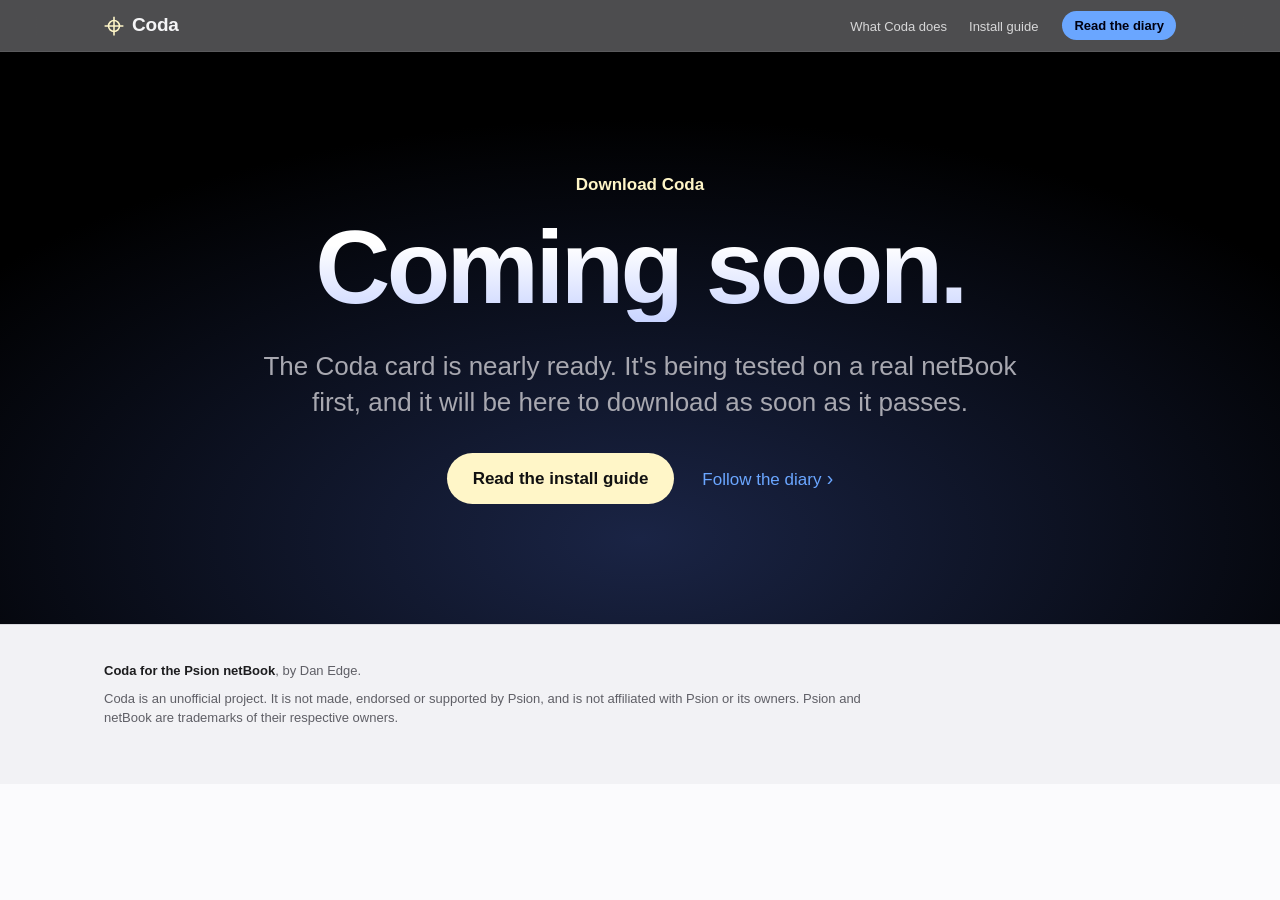
==== coming-soon.html @ 48873855 "Download: a Coming soon page until the Coda card is published" ====
<!doctype html>
<html lang="en-GB">
<head>
<meta charset="utf-8">
<meta name="viewport" content="width=device-width, initial-scale=1, minimum-scale=1">
<title>Coda download</title>
<meta name="description" content="The Coda card for the Psion netBook will be available to download here soon.">
<meta name="color-scheme" content="light dark">
<meta name="theme-color" content="#000000">
<meta property="og:title" content="Coda for the Psion netBook: download coming soon">
<meta property="og:description" content="The ready-made Coda card will be here soon.">
<meta property="og:type" content="website">
<meta property="og:image" content="https://danieledge.github.io/coda/img/system-coda.png">
<meta property="og:url" content="https://danieledge.github.io/coda/coming-soon.html">
<link rel="icon" href="favicon.svg" type="image/svg+xml">
<link rel="stylesheet" href="styles.css?v=20261118c">
<script>document.documentElement.classList.add("js")</script>
</head>
<body>
<a class="skip" href="#main">Skip to content</a>

<header class="nav" id="top">
  <nav class="nav-inner" aria-label="Main">
    <a class="brand" href="index.html" aria-label="Coda, home"><svg class="brand-mark" viewBox="0 0 64 64" aria-hidden="true"><g fill="none" stroke="currentColor" stroke-width="5"><circle cx="32" cy="32" r="17.5"/><path d="M32 2v60M2 32h60"/></g></svg>Coda</a>
    <ul class="nav-links">
      <li><a href="index.html">What Coda does</a></li>
      <li><a href="install.html">Install guide</a></li>
    </ul>
    <a class="nav-cta" href="https://github.com/danieledge/PsiCoda">Read the diary</a>
  </nav>
</header>

<main id="main">
<section class="hero dark install-hero" aria-labelledby="hero-title">
  <div class="wrap">
    <p class="eyebrow reveal">Download Coda</p>
    <h1 id="hero-title" class="reveal">Coming soon.</h1>
    <p class="lede reveal">The Coda card is nearly ready. It's being tested on a real netBook first, and it will be here to download as soon as it passes.</p>
    <p class="cta-row reveal">
      <a class="btn" href="install.html">Read the install guide</a>
      <a class="link-arrow" href="https://github.com/danieledge/PsiCoda">Follow the diary</a>
    </p>
  </div>
</section>
</main>

<footer class="footer">
  <div class="wrap">
    <p><strong>Coda for the Psion netBook</strong>, by Dan Edge.</p>
    <p>Coda is an unofficial project. It is not made, endorsed or supported by Psion, and is not affiliated with Psion or its owners. Psion and netBook are trademarks of their respective owners.</p>
  </div>
</footer>

<script src="main.js" defer></script>
</body>
</html>
---- styles.css ----
/* Coda for the Psion netBook */

:root {
  --font: -apple-system, BlinkMacSystemFont, "SF Pro Display", "Segoe UI", Inter, Roboto, "Helvetica Neue", Arial, sans-serif;
  --mono: ui-monospace, "SF Mono", Menlo, Consolas, monospace;

  --light-bg: #fbfbfd;
  --light-alt: #f2f2f5;
  --light-fg: #1d1d1f;
  --light-muted: #5f5f66;
  --light-card: #ffffff;
  --light-line: #d9d9de;

  --dark-bg: #0b0b0d;
  --dark-deep: #000000;
  --dark-fg: #f5f5f7;
  --dark-muted: #a8a8b0;
  --dark-card: #1a1a1d;
  --dark-line: #2c2c31;

  --accent: #0a4fd6;
  --accent-dark: #6aa6ff;
  --cream: #fff6c8;

  --wrap: 1120px;
  --gutter: 24px;
  --radius: 18px;
  --nav-h: 52px;
}

@media (prefers-color-scheme: dark) {
  :root:not([data-theme="light"]) {
    --light-bg: #101012;
    --light-alt: #17171a;
    --light-fg: #f5f5f7;
    --light-muted: #a8a8b0;
    --light-card: #1f1f23;
    --light-line: #34343a;
    --accent: #6aa6ff;
    --dark-bg: #050506;
    --dark-card: #19191c;
  }
}
:root[data-theme="dark"] {
  --light-bg: #101012;
  --light-alt: #17171a;
  --light-fg: #f5f5f7;
  --light-muted: #a8a8b0;
  --light-card: #1f1f23;
  --light-line: #34343a;
  --accent: #6aa6ff;
  --dark-bg: #050506;
  --dark-card: #19191c;
}

*, *::before, *::after { box-sizing: border-box; }
html { scroll-behavior: smooth; scroll-padding-top: var(--nav-h); -webkit-text-size-adjust: 100%; }
body {
  margin: 0;
  font-family: var(--font);
  font-size: 17px;
  line-height: 1.5;
  color: var(--light-fg);
  background: var(--light-bg);
  -webkit-font-smoothing: antialiased;
  overflow-x: hidden;
}
img { max-width: 100%; height: auto; display: block; }
img.px { image-rendering: pixelated; image-rendering: crisp-edges; }
@supports (image-rendering: pixelated) { img.px { image-rendering: pixelated; } }
a { color: var(--accent); text-decoration: none; }
a:hover { text-decoration: underline; }
a:focus-visible, button:focus-visible, input:focus-visible + .ba-handle { outline: 3px solid var(--accent); outline-offset: 3px; border-radius: 6px; }
code, kbd { font-family: var(--mono); font-size: 0.9em; }
kbd {
  display: inline-block; padding: 1px 7px; border-radius: 6px;
  border: 1px solid currentColor; border-bottom-width: 2px; opacity: 0.95;
}

.sr-only { position: absolute; width: 1px; height: 1px; overflow: hidden; clip: rect(0 0 0 0); white-space: nowrap; }
.skip { position: absolute; left: 12px; top: -60px; z-index: 100; background: #fff; color: #000; padding: 10px 14px; border-radius: 8px; }
.skip:focus { top: 12px; }

/* Layout */
.wrap { max-width: var(--wrap); margin: 0 auto; padding: 0 var(--gutter); }
.wrap.narrow { max-width: 820px; }
.narrow-text { max-width: 760px; }
.center-text { text-align: center; margin-left: auto; margin-right: auto; }
section { padding: clamp(80px, 12vw, 150px) 0; position: relative; }

.light { background: var(--light-bg); color: var(--light-fg); }
.light.alt { background: var(--light-alt); }
.dark { background: var(--dark-bg); color: var(--dark-fg); --accent: var(--accent-dark); }
.dark.deep { background: var(--dark-deep); }

/* Type */
h1, h2, h3 { margin: 0; letter-spacing: -0.022em; line-height: 1.06; }
h1 { font-size: clamp(46px, 9vw, 104px); font-weight: 700; letter-spacing: -0.035em; }
h2 { font-size: clamp(36px, 6.4vw, 72px); font-weight: 700; margin-bottom: 28px; }
h3 { font-size: 21px; font-weight: 650; line-height: 1.2; }
.h3-lg { font-size: clamp(28px, 4vw, 40px); margin-bottom: 16px; }
.h3-sm { font-size: 19px; margin: 32px 0 10px; }
.eyebrow { font-size: 17px; font-weight: 600; margin: 0 0 14px; color: var(--accent); }
.light .eyebrow { color: var(--accent); }
.body-lg { font-size: clamp(19px, 2.2vw, 24px); line-height: 1.45; margin: 0 0 22px; font-weight: 450; }
.body { font-size: 18px; margin: 0 0 18px; }
.light .body-lg, .light .body { color: var(--light-muted); }
.dark .body-lg, .dark .body { color: var(--dark-muted); }
.light .body-lg strong, .dark .body-lg strong { color: inherit; }
.caption, figcaption { font-size: 15px; line-height: 1.45; margin-top: 14px; }
.light figcaption, .light .caption { color: var(--light-muted); }
.dark figcaption, .dark .caption { color: var(--dark-muted); }

/* Nav */
.nav {
  position: sticky; top: 0; z-index: 50; height: var(--nav-h);
  background: rgba(10, 10, 12, 0.72);
  -webkit-backdrop-filter: saturate(180%) blur(18px); backdrop-filter: saturate(180%) blur(18px);
  border-bottom: 1px solid rgba(255, 255, 255, 0.08);
  color: #f5f5f7;
}
.nav-inner { max-width: var(--wrap); margin: 0 auto; padding: 0 var(--gutter); height: 100%; display: flex; align-items: center; gap: 24px; }
.brand { display: inline-flex; align-items: center; gap: 8px; color: #f5f5f7; font-weight: 650; font-size: 19px; letter-spacing: -0.01em; }
.brand:hover { text-decoration: none; }
.brand-mark { width: 20px; height: 20px; color: var(--cream); }
.nav-links { display: flex; gap: 22px; list-style: none; margin: 0 0 0 auto; padding: 0; }
.nav-links a { color: rgba(245, 245, 247, 0.82); font-size: 13px; }
.nav-links a:hover { color: #fff; text-decoration: none; }
.nav-links a[aria-current="true"] { color: #fff; box-shadow: 0 2px 0 var(--cream); }
.nav-cta { font-size: 13px; color: #fff; background: var(--accent-dark); color: #001; padding: 5px 12px; border-radius: 980px; font-weight: 600; white-space: nowrap; }
.nav-cta:hover { text-decoration: none; filter: brightness(1.08); }

/* Buttons */
.cta-row { display: flex; align-items: center; gap: 28px; flex-wrap: wrap; margin: 32px 0 0; }
.cta-row.center { justify-content: center; }
.btn {
  display: inline-block; padding: 13px 26px; border-radius: 980px; font-size: 17px; font-weight: 600;
  background: var(--accent); color: #fff;
}
.dark .btn { background: var(--cream); color: #111; }
.btn:hover { text-decoration: none; filter: brightness(1.06); }
.link-arrow { font-weight: 500; }
.link-arrow::after { content: " \203A"; font-size: 1.15em; }

/* Hero */
.hero { padding-top: clamp(64px, 10vw, 120px); padding-bottom: 80px; text-align: center; overflow: hidden;
  background: radial-gradient(1200px 600px at 50% 85%, #1a2445 0%, rgba(11,11,13,0) 70%), var(--dark-deep); }
.hero h1 {
  background: linear-gradient(180deg, #ffffff 30%, #c9d4ff 100%);
  -webkit-background-clip: text; background-clip: text; color: transparent;
}
.hero .eyebrow { color: var(--cream); }
.hero .lede { font-size: clamp(19px, 2.4vw, 26px); color: var(--dark-muted); max-width: 760px; margin: 26px auto 0; line-height: 1.4; }
.hero .cta-row { justify-content: center; }
.hero .caption { margin-top: 28px; }

/* The netBook frame */
.device { margin: clamp(48px, 7vw, 84px) auto 0; max-width: 1008px; }
.bezel {
  padding: clamp(10px, 2.6vw, 30px);
  border-radius: clamp(14px, 2.4vw, 28px);
  background: linear-gradient(160deg, #3a3b40 0%, #202124 45%, #151518 100%);
  box-shadow: 0 1px 0 rgba(255,255,255,0.18) inset, 0 -1px 0 rgba(0,0,0,0.6) inset, 0 50px 120px rgba(0,0,0,0.55), 0 0 0 1px #000;
}
.screen { border-radius: 4px; overflow: hidden; background: #000; box-shadow: 0 0 0 2px #0a0a0a, 0 0 0 3px #2c2d31; }
.screen img { width: 100%; }
.deck {
  height: clamp(12px, 2vw, 22px); margin: 0 -3.5%;
  border-radius: 0 0 22px 22px / 0 0 100% 100%;
  background: linear-gradient(180deg, #4a4b50 0%, #2a2b2f 50%, #141416 100%);
  box-shadow: 0 30px 60px rgba(0,0,0,0.5);
}

/* Story stats */
.stats { list-style: none; padding: 0; margin: 72px 0 0; display: grid; grid-template-columns: repeat(4, 1fr); gap: 24px; border-top: 1px solid var(--light-line); padding-top: 40px; }
.stats strong { display: block; font-size: clamp(34px, 4.6vw, 52px); font-weight: 700; letter-spacing: -0.03em; line-height: 1.05; }
.stats span { display: block; color: var(--light-muted); font-size: 16px; margin-top: 8px; }

/* Frames and cards */
.frame { margin: 48px 0 0; }
.frame img, .card img, .note-card img {
  border-radius: 12px; background: #fff;
  box-shadow: 0 0 0 1px rgba(0,0,0,0.08), 0 18px 50px rgba(0,0,0,0.12);
}
.dark .frame img, .dark-card img { box-shadow: 0 0 0 1px rgba(255,255,255,0.08), 0 24px 60px rgba(0,0,0,0.5); }
.frame.wide img { width: 100%; }
.frame.center { display: flex; flex-direction: column; align-items: center; text-align: center; }
.frame img.xl { width: min(100%, 666px); }
.frame img.mid { width: min(100%, 584px); margin: 0 auto; }
.frame img.tall, .card img.tall { width: auto; max-height: 420px; margin: 0 auto; }

.grid { display: grid; gap: 28px; margin-top: 48px; }
.grid.two { grid-template-columns: repeat(2, minmax(0, 1fr)); }
.grid.three { grid-template-columns: repeat(3, minmax(0, 1fr)); }
.grid > .frame, .grid > .ba { margin-top: 0; }

.card { background: var(--light-card); border-radius: var(--radius); padding: 22px; display: flex; flex-direction: column; gap: 12px; box-shadow: 0 0 0 1px var(--light-line); }
.card img { width: 100%; margin-bottom: 8px; box-shadow: 0 0 0 1px var(--light-line); }
.card p { margin: 0; color: var(--light-muted); font-size: 16px; }
.dark-card { background: var(--dark-card); box-shadow: 0 0 0 1px var(--dark-line); }
.dark-card p { color: var(--dark-muted); }
.card .link-arrow { margin-top: auto; padding-top: 6px; font-size: 16px; }

.note-card { margin-top: 64px; display: grid; grid-template-columns: 1.3fr 1fr; gap: 32px; align-items: center; background: var(--light-card); border-radius: var(--radius); padding: 28px; box-shadow: 0 0 0 1px var(--light-line); }
.note-card p { margin: 0; font-size: 20px; color: var(--light-muted); line-height: 1.45; }

.split { display: grid; grid-template-columns: 1fr 1fr; gap: clamp(32px, 5vw, 72px); align-items: center; margin-top: 56px; }
.split:first-child { margin-top: 0; }
.stack { display: flex; flex-direction: column; gap: 28px; }
.stack .frame { margin: 0; }

.feature { display: grid; grid-template-columns: 0.85fr 1.15fr; gap: clamp(32px, 5vw, 64px); align-items: center; margin-top: clamp(72px, 9vw, 110px); }
.feature.reverse { grid-template-columns: 1.15fr 0.85fr; }
.feature.reverse .feature-text { order: 2; }
.feature .ba { margin: 0; }

/* Chips */
.chips { list-style: none; padding: 0; margin: 32px 0 0; display: flex; flex-wrap: wrap; gap: 10px; }
.chips li { background: var(--dark-card); border: 1px solid var(--dark-line); padding: 8px 14px; border-radius: 980px; font-size: 15px; color: var(--dark-muted); }
.chips kbd { color: var(--dark-fg); margin-right: 6px; border-color: #55555c; }

/* Before and after slider */
.ba { --pos: 50%; margin: 48px 0 0; }
.ba.small { max-width: 420px; justify-self: center; width: 100%; }
.ba-stage {
  position: relative; overflow: hidden; border-radius: 12px; background: #fff;
  box-shadow: 0 0 0 1px rgba(0,0,0,0.08), 0 18px 50px rgba(0,0,0,0.14);
  touch-action: pan-y; user-select: none; -webkit-user-select: none;
}
.dark .ba-stage { box-shadow: 0 0 0 1px rgba(255,255,255,0.08), 0 24px 60px rgba(0,0,0,0.5); }
.ba-stage img { width: 100%; -webkit-user-drag: none; pointer-events: none; }
.ba-after { position: absolute; inset: 0; height: 100%; clip-path: inset(0 0 0 var(--pos)); }
.ba-handle {
  position: absolute; top: 0; bottom: 0; left: var(--pos); width: 2px; margin-left: -1px;
  background: #fff; box-shadow: 0 0 0 1px rgba(0,0,0,0.25); pointer-events: none;
}
.ba-handle::after {
  content: ""; position: absolute; top: 50%; left: 50%; width: 40px; height: 40px; margin: -20px 0 0 -20px;
  border-radius: 50%; background: rgba(255,255,255,0.96);
  box-shadow: 0 2px 10px rgba(0,0,0,0.35);
  background-image: url("data:image/svg+xml,%3Csvg xmlns='http://www.w3.org/2000/svg' viewBox='0 0 40 40'%3E%3Cpath d='M16 13l-6 7 6 7M24 13l6 7-6 7' fill='none' stroke='%23111' stroke-width='2.4' stroke-linecap='round' stroke-linejoin='round'/%3E%3C/svg%3E");
}
.ba-range {
  position: absolute; inset: 0; width: 100%; height: 100%; margin: 0; opacity: 0; cursor: ew-resize;
  -webkit-appearance: none; appearance: none; background: transparent;
}
.ba-range:focus-visible ~ .ba-handle::after, .ba-range:focus-visible + .ba-handle::after { outline: 3px solid var(--accent); outline-offset: 2px; }
.ba-label {
  position: absolute; top: 12px; font-size: 13px; font-weight: 600; padding: 4px 10px; border-radius: 980px;
  background: rgba(0,0,0,0.66); color: #fff; pointer-events: none; z-index: 1;
  -webkit-backdrop-filter: blur(8px); backdrop-filter: blur(8px);
}
.ba-label.left { left: 12px; }
.ba-label.right { right: 12px; }

/* Gallery tabs */
.gallery { margin-top: 40px; }
.tabs { display: flex; flex-wrap: wrap; gap: 8px; justify-content: center; margin-bottom: 8px; }
.tabs button {
  font: inherit; font-size: 15px; font-weight: 500; padding: 8px 16px; border-radius: 980px; cursor: pointer;
  border: 1px solid var(--light-line); background: var(--light-card); color: var(--light-fg);
}
.tabs button[aria-selected="true"] { background: var(--light-fg); color: var(--light-bg); border-color: var(--light-fg); }
.gallery .ba { margin-top: 24px; }
.gallery .ba-stage { max-width: 960px; margin: 0 auto; }
.gallery .ba-stage.slim { max-width: 170px; }
.gallery figcaption { text-align: center; max-width: 680px; margin-left: auto; margin-right: auto; font-size: 17px; }

/* Office formats */
.formats { display: grid; grid-template-columns: 1fr 1fr; gap: 28px; margin: 56px 0 40px; }
.format-col { background: var(--light-card); border-radius: 24px; padding: clamp(28px, 4vw, 48px); box-shadow: 0 0 0 1px var(--light-line); }
.format-col h3 { font-size: 17px; color: var(--light-muted); font-weight: 600; margin-bottom: 18px; }
.ext-list { list-style: none; margin: 0; padding: 0; display: flex; flex-wrap: wrap; gap: 4px 22px; }
.ext-list li { font-size: clamp(34px, 5.6vw, 64px); font-weight: 700; letter-spacing: -0.03em; line-height: 1.1; }
.format-col:first-child .ext-list li { color: #2b6be8; }
.format-col:last-child .ext-list li { color: #1f9d57; }

/* Linux */
.terminal img { background: #000; }
.facts { margin-top: 56px; }
.fact { border-top: 1px solid var(--dark-line); padding-top: 22px; }
.fact h3 { margin-bottom: 10px; }
.fact p { margin: 0; color: var(--dark-muted); }
.fact code, .fact kbd { color: var(--dark-fg); }
.linux-more { margin-top: 48px; }
.linux-more .frame { margin: 0; }

/* Lists */
.tick-list { list-style: none; padding: 0; margin: 24px 0 0; }
.tick-list li { padding: 10px 0 10px 30px; border-top: 1px solid var(--light-line); position: relative; color: var(--light-muted); }
.tick-list li::before { content: ""; position: absolute; left: 4px; top: 18px; width: 12px; height: 7px; border-left: 2px solid var(--accent); border-bottom: 2px solid var(--accent); transform: rotate(-45deg); }
.tick-list strong { color: var(--light-fg); font-weight: 600; }
.plain-list { margin: 0; padding-left: 20px; color: var(--light-muted); }
.plain-list li { margin: 6px 0; }

.swap { width: 100%; border-collapse: collapse; font-size: 18px; }
.swap th { text-align: left; font-size: 14px; color: var(--light-muted); font-weight: 600; padding: 0 0 10px; }
.swap td { padding: 12px 0; border-top: 1px solid var(--light-line); }
.swap td:first-child { color: var(--light-muted); text-decoration: line-through; text-decoration-thickness: 1px; }
.swap td:last-child { font-weight: 600; }

.pair { display: grid; grid-template-columns: 560fr 860fr; gap: 28px; margin: 56px 0 0; align-items: end; }
.pair .frame { margin: 0; text-align: center; }
.pair img { width: 100%; }

.detail-grid { list-style: none; padding: 0; margin: 48px 0 0; display: grid; grid-template-columns: repeat(3, minmax(0, 1fr)); gap: 16px; }
.detail-grid li { background: var(--light-card); border-radius: 14px; padding: 18px 20px; font-size: 16px; color: var(--light-muted); box-shadow: 0 0 0 1px var(--light-line); }
.detail-grid strong { display: block; color: var(--light-fg); font-size: 18px; margin-bottom: 2px; }

.repo-links { list-style: none; padding: 0; margin: 40px 0 0; display: flex; flex-wrap: wrap; justify-content: center; gap: 10px 26px; }
.repo-links a { color: var(--dark-muted); }
.repo-links a:hover { color: var(--dark-fg); }

/* Footer */
.footer { background: var(--light-alt); color: var(--light-muted); font-size: 13px; padding: 36px 0 48px; border-top: 1px solid var(--light-line); }
.footer p { margin: 0 0 8px; max-width: 760px; }
.footer strong { color: var(--light-fg); }

/* Scroll reveal */
.js .reveal { opacity: 0; transform: translateY(24px); transition: opacity 0.8s ease, transform 0.8s cubic-bezier(0.2, 0.7, 0.2, 1); }
.js .reveal.in { opacity: 1; transform: none; }
@media (prefers-reduced-motion: reduce) {
  html { scroll-behavior: auto; }
  .js .reveal { opacity: 1; transform: none; transition: none; }
}

/* Responsive */
@media (max-width: 980px) {
  .nav { height: auto; }
  .nav-inner { flex-wrap: wrap; height: auto; padding-top: 0; row-gap: 0; }
  .brand, .nav-cta { height: var(--nav-h); display: inline-flex; align-items: center; }
  .nav-cta { margin-left: auto; height: auto; }
  .nav-links { order: 3; width: 100%; max-width: 100%; min-width: 0; margin: 0; padding: 0 0 10px; overflow-x: auto; scrollbar-width: none; gap: 18px; }
  .nav-links::-webkit-scrollbar { display: none; }
  .nav-links a { white-space: nowrap; }
  html { scroll-padding-top: 96px; }
  .grid.three { grid-template-columns: repeat(2, minmax(0, 1fr)); }
  .detail-grid { grid-template-columns: repeat(2, minmax(0, 1fr)); }
  .stats { grid-template-columns: repeat(2, 1fr); }
  .feature, .feature.reverse { grid-template-columns: 1fr; }
  .feature.reverse .feature-text { order: 0; }
}
@media (max-width: 720px) {
  :root { --gutter: 16px; }
  body { font-size: 16px; }
  .grid.two, .grid.three, .split, .formats, .note-card, .detail-grid, .pair { grid-template-columns: 1fr; }
  .stats { grid-template-columns: 1fr 1fr; gap: 28px 16px; }
  .hero .cta-row { flex-direction: column; gap: 18px; }
  .deck { margin: 0 -2%; }
  .ba-handle::after { width: 34px; height: 34px; margin: -17px 0 0 -17px; }
  .tabs { justify-content: flex-start; flex-wrap: nowrap; overflow-x: auto; max-width: 100%; min-width: 0; margin-left: 0; margin-right: 0; padding: 0 24px 6px 0; scrollbar-width: none; -webkit-mask-image: linear-gradient(90deg, #000 calc(100% - 28px), transparent); mask-image: linear-gradient(90deg, #000 calc(100% - 28px), transparent); }
  .tabs::-webkit-scrollbar { display: none; }
  .tabs button { flex: 0 0 auto; }
  .card { padding: 16px; }
}

/* Medium width for crops that would otherwise blow up too far */
.frame.wide.md { max-width: 820px; margin-left: auto; margin-right: auto; }
.frame.wide.md figcaption { text-align: center; }
.ba-stage:has(.ba-range:focus-visible) .ba-handle::after { outline: 3px solid var(--accent); outline-offset: 2px; }

/* Chapters: a short dark band that opens each group of sections */
.chapter {
  padding: clamp(64px, 9vw, 112px) 0 clamp(56px, 8vw, 96px);
  background: radial-gradient(900px 420px at 15% 120%, #17203d 0%, rgba(0,0,0,0) 70%), var(--dark-deep);
  color: var(--dark-fg); --accent: var(--accent-dark);
}
.chapter h2 { font-size: clamp(44px, 7.4vw, 88px); margin-bottom: 18px; }
.chapter .body-lg { color: var(--dark-muted); }
.chapter-links { list-style: none; padding: 0; margin: 30px 0 0; display: flex; flex-wrap: wrap; gap: 10px; }
.chapter-links a {
  display: inline-block; padding: 8px 14px; border-radius: 980px; font-size: 15px;
  color: var(--dark-fg); background: var(--dark-card); border: 1px solid var(--dark-line);
  transition: background-color .2s ease, border-color .2s ease;
}
.chapter-links a:hover { text-decoration: none; border-color: #55555c; background: #232327; }

/* A heading inside a section, with room above it */
.sub-head { margin-top: clamp(64px, 8vw, 96px); }
.visually-h2 { position: absolute; width: 1px; height: 1px; overflow: hidden; clip: rect(0 0 0 0); white-space: nowrap; }

/* What's new: a small bento of the week's features */
.new-grid { list-style: none; padding: 0; margin: 48px 0 0; display: grid; grid-template-columns: repeat(3, minmax(0, 1fr)); grid-auto-rows: auto; gap: 20px; }
.new-tile a {
  display: flex; flex-direction: column; height: 100%; color: var(--light-fg);
  background: var(--light-card); border-radius: var(--radius); overflow: hidden;
  box-shadow: 0 0 0 1px var(--light-line); transition: transform .25s cubic-bezier(.2,.7,.2,1), box-shadow .25s ease;
}
.new-tile a:hover { text-decoration: none; transform: translateY(-3px); box-shadow: 0 0 0 1px var(--light-line), 0 18px 40px rgba(10, 30, 80, 0.12); }
.new-tile a:active { transform: translateY(-1px); }
.new-tile img { width: 100%; aspect-ratio: 16 / 10; object-fit: cover; object-position: left top; background: #fff; border-bottom: 1px solid var(--light-line); }
.new-tile.big { grid-column: span 2; grid-row: span 2; }
.new-tile.big img { aspect-ratio: 4 / 3; flex: 1; }
.new-text { display: block; padding: 16px 18px 18px; font-size: 15px; color: var(--light-muted); }
.new-text strong { display: block; font-size: 19px; color: var(--light-fg); margin-bottom: 2px; }

/* Cards with a short picture */
.card img.short { width: auto; max-height: 200px; margin: 0 auto 8px; }

/* Two column tick list */
.tick-list.two-col { display: grid; grid-template-columns: repeat(2, minmax(0, 1fr)); column-gap: 40px; margin-top: 48px; }

/* Both machines */
.machine-cols { display: grid; grid-template-columns: repeat(2, minmax(0, 1fr)); gap: clamp(28px, 5vw, 64px); margin-top: 56px; }
.machine-col h3 { font-size: clamp(24px, 3vw, 30px); margin-bottom: 6px; }

/* Footer */
.footer-cols { display: grid; grid-template-columns: 1fr 1.4fr; gap: 40px; }
.footer-h { font-size: 13px; font-weight: 650; color: var(--light-fg); margin: 0 0 10px; letter-spacing: 0; }

h1, h2, h3 { text-wrap: balance; }
.body, .body-lg, figcaption { text-wrap: pretty; }

@media (max-width: 980px) {
  .new-grid { grid-template-columns: repeat(2, minmax(0, 1fr)); }
  .new-tile.big { grid-row: auto; }
}
@media (max-width: 720px) {
  .new-grid { grid-template-columns: 1fr; gap: 16px; }
  .new-tile.big { grid-column: auto; }
  .tick-list.two-col, .machine-cols, .footer-cols { grid-template-columns: 1fr; }
  .chapter-links a { font-size: 14px; padding: 7px 12px; }
}

/* a before/after slider inside a card */
.card .ba { margin: 0 0 8px; }
.card .ba-stage img { margin-bottom: 0; box-shadow: none; }

/* Terminal listings (Linux) */
.term-list { max-width: 820px; margin: 40px auto 0; background: var(--dark-card); border: 1px solid var(--dark-line); border-radius: 14px; overflow-x: auto; -webkit-overflow-scrolling: touch; }
.term-list pre { margin: 0; padding: 20px 22px; font-family: var(--mono); font-size: 14px; line-height: 1.7; color: var(--dark-fg); white-space: pre; }
.term-list code { font-size: inherit; }
.term-list .c { color: var(--dark-muted); }
.term-list:focus-visible { outline: 3px solid var(--accent); outline-offset: 3px; }
.term-list + .body { margin-top: 28px; }
@media (max-width: 600px) { .term-list pre { font-size: 12.5px; padding: 16px; } }

/* phones: nothing may widen the page (Safari zooms out to fit a wide box) */
html, body { overflow-x: clip; }
.term-list { max-width: min(820px, 100%); min-width: 0; }
.term-list pre { width: max-content; min-width: 100%; }

/* phones: every box sized from the screen, not from its content */
img, svg, video, canvas, iframe, input, select, textarea { max-width: 100%; }
body { overflow-wrap: break-word; }
.grid > *, .split > *, .feature > *, .pair > *, .formats > *, .stats > *, .note-card > *,
.detail-grid > *, .new-grid > *, .machine-cols > *, .footer-cols > *, .tick-list.two-col > *,
.stack > *, .frame, .ba, figure, .wrap, .nav-inner > * { min-width: 0; }
.ext-list li { overflow-wrap: anywhere; }
.swap td { overflow-wrap: anywhere; }
.chips li, .chapter-links li { max-width: 100%; }

/* What's new: the toolbar's headline tile, two pictures stacked */
.new-tile.big .new-pics { flex: 1; display: flex; flex-direction: column; justify-content: center; gap: 12px; padding: 16px 22px; background: #fff; border-bottom: 1px solid var(--light-line); }
.new-tile.big .new-pics img { width: 100%; aspect-ratio: auto; object-fit: contain; flex: none; border: 0; }
.new-tile.big .new-text strong { font-size: 24px; }

/* Everything in Coda: the complete list, grouped as the page is */
.all-features { margin-top: 32px; columns: 3 250px; column-gap: 40px; }
.af-group { font-size: 13px; font-weight: 650; letter-spacing: 0.04em; text-transform: uppercase; margin: 0 0 8px; padding-top: 18px; break-after: avoid; -webkit-column-break-after: avoid; }
.af-group:first-child { padding-top: 0; }
.af-group a { color: var(--accent); }
.af-list { list-style: none; margin: 0 0 8px; padding: 0; }
.af-list li { break-inside: avoid; -webkit-column-break-inside: avoid; padding: 9px 0; border-top: 1px solid var(--light-line); font-size: 15px; line-height: 1.4; }
.af-list a { font-weight: 600; color: var(--light-fg); }
.af-list a:hover { color: var(--accent); }
.af-list span { display: block; color: var(--light-muted); }
.af-new { font-style: normal; font-size: 11px; font-weight: 700; letter-spacing: 0.04em; text-transform: uppercase; color: var(--accent); margin-left: 8px; padding: 1px 7px; border-radius: 980px; box-shadow: inset 0 0 0 1px currentColor; vertical-align: 1px; }
.sub-head-sm { margin-top: 48px; }
@media (max-width: 720px) {
  .new-tile.big .new-pics { padding: 14px; gap: 10px; }
  .new-tile.big .new-text strong { font-size: 19px; }
}
.deck { margin-left: max(-3.5%, calc(-1 * var(--gutter))); margin-right: max(-3.5%, calc(-1 * var(--gutter))); }
@media (max-width: 980px) {
  .nav-links { padding-right: 24px; -webkit-mask-image: linear-gradient(90deg, #000 calc(100% - 28px), transparent); mask-image: linear-gradient(90deg, #000 calc(100% - 28px), transparent); }
}
@media (max-width: 720px) { .af-list li { padding: 8px 0; } }

/* What's new: a tile picture shown whole, and the line for each of the rest */
.new-tile img.fit { object-fit: contain; object-position: center; padding: 12px; box-sizing: border-box; }
.also-new { margin: 32px 0 0; }
.also-new li { display: flex; flex-wrap: wrap; gap: 0 12px; align-items: baseline; }
.also-new span { display: inline; }
.new-tile.big .new-pics img.half { width: 46%; align-self: center; }

/* Install guide (install.html) */
.install-hero { padding-bottom: clamp(72px, 10vw, 120px); }
.glance { list-style: none; padding: 0; margin: clamp(48px, 7vw, 72px) auto 0; max-width: 860px; display: grid; grid-template-columns: repeat(4, minmax(0, 1fr)); gap: 12px; counter-reset: glance; }
.glance li { counter-increment: glance; background: var(--dark-card); border: 1px solid var(--dark-line); border-radius: 16px; padding: 18px 16px; text-align: left; }
.glance li::before { content: counter(glance); display: inline-grid; place-items: center; width: 26px; height: 26px; border-radius: 50%; background: var(--cream); color: #111; font-size: 14px; font-weight: 700; margin-bottom: 10px; }
.glance strong { display: block; font-size: 19px; color: var(--dark-fg); }
.glance span { display: block; font-size: 14px; color: var(--dark-muted); }

.need .card { position: relative; padding-top: 26px; }
.need-n { font-size: 44px; font-weight: 700; letter-spacing: -0.03em; line-height: 1; color: var(--accent); }
.note-card.warn { grid-template-columns: 1.2fr 1fr; align-items: start; box-shadow: 0 0 0 1px var(--light-line), inset 4px 0 0 #e8a33a; }
.note-card.warn .tick-list { margin-top: 0; }
.note-card.warn .tick-list li { font-size: 16px; }

.steps { list-style: none; padding: 0; margin: 56px 0 0; }
.step { display: grid; grid-template-columns: 72px minmax(0, 1fr); gap: clamp(16px, 3vw, 32px); padding: clamp(32px, 5vw, 48px) 0; border-top: 1px solid var(--light-line); }
.step-num { width: 56px; height: 56px; border-radius: 50%; display: grid; place-items: center; font-size: 24px; font-weight: 700; color: #fff; background: var(--accent); }
.step-body { max-width: 760px; }
.step-body .body:last-child { margin-bottom: 0; }

.download-row { margin: 22px 0 0; gap: 18px; }
.download-row .caption { margin: 0; }

.tree { max-width: min(640px, 100%); min-width: 0; margin: 8px 0 22px; background: var(--dark-card); border: 1px solid var(--dark-line); border-radius: 14px; overflow-x: auto; -webkit-overflow-scrolling: touch; }
.tree pre { margin: 0; padding: 18px 20px; font-family: var(--mono); font-size: 14px; line-height: 1.75; color: var(--dark-fg); white-space: pre; width: max-content; min-width: 100%; }
.tree code { font-size: inherit; }
.tree .c { color: var(--dark-muted); }
.tree .t-dir { color: var(--cream); }
.tree:focus-visible { outline: 3px solid var(--accent); outline-offset: 3px; }

.small-device { max-width: 720px; margin-top: 56px; }
.tag { display: block; font-size: 13px; font-weight: 650; letter-spacing: 0.04em; text-transform: uppercase; color: var(--cream); margin-bottom: 6px; }
#images .card h3 { font-size: 24px; }

.faq { margin: 40px 0 0; }
.faq dt { font-size: 19px; font-weight: 650; color: var(--light-fg); padding-top: 22px; border-top: 1px solid var(--light-line); }
.faq dd { margin: 8px 0 22px; color: var(--light-muted); font-size: 17px; }

.close-band { text-align: center; }
.close-band .narrow-text { margin-left: auto; margin-right: auto; }

@media (max-width: 720px) {
  .glance { grid-template-columns: 1fr 1fr; }
  .note-card.warn { grid-template-columns: 1fr; }
  .step { grid-template-columns: 1fr; gap: 14px; }
  .step-num { width: 44px; height: 44px; font-size: 20px; }
  .tree pre { font-size: 12.5px; padding: 14px; }
}
.step > *, .glance > *, .need > * { min-width: 0; }
@media (max-width: 720px) { .step { grid-template-columns: minmax(0, 1fr); } }
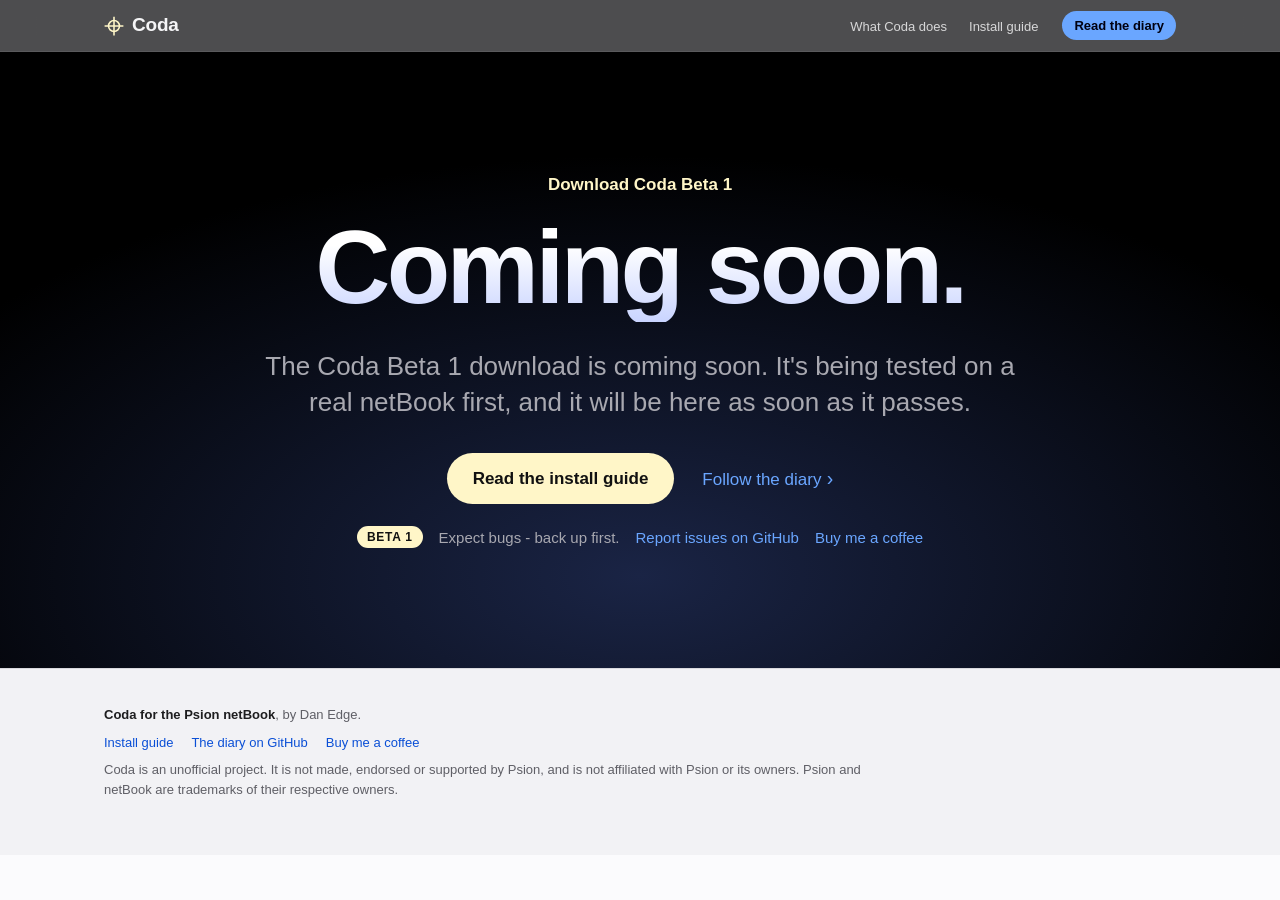
==== commit f50de409: "Beta 1: the label, expect bugs, back up first, and where to report issues by every Download and Inst" ====
--- a/coming-soon.html
+++ b/coming-soon.html
@@ -4,16 +4,16 @@
 <meta charset="utf-8">
 <meta name="viewport" content="width=device-width, initial-scale=1, minimum-scale=1">
 <title>Coda download</title>
-<meta name="description" content="The Coda card for the Psion netBook will be available to download here soon.">
+<meta name="description" content="Coda Beta 1 for the Psion netBook will be available to download here soon.">
 <meta name="color-scheme" content="light dark">
 <meta name="theme-color" content="#000000">
-<meta property="og:title" content="Coda for the Psion netBook: download coming soon">
-<meta property="og:description" content="The ready-made Coda card will be here soon.">
+<meta property="og:title" content="Coda Beta 1 for the Psion netBook: download coming soon">
+<meta property="og:description" content="The ready-made Coda Beta 1 card will be here soon.">
 <meta property="og:type" content="website">
 <meta property="og:image" content="https://danieledge.github.io/coda/img/system-coda.png">
 <meta property="og:url" content="https://danieledge.github.io/coda/coming-soon.html">
 <link rel="icon" href="favicon.svg" type="image/svg+xml">
-<link rel="stylesheet" href="styles.css?v=20261118c">
+<link rel="stylesheet" href="styles.css?v=20261119b">
 <script>document.documentElement.classList.add("js")</script>
 </head>
 <body>
@@ -33,13 +33,14 @@
 <main id="main">
 <section class="hero dark install-hero" aria-labelledby="hero-title">
   <div class="wrap">
-    <p class="eyebrow reveal">Download Coda</p>
+    <p class="eyebrow reveal">Download Coda Beta 1</p>
     <h1 id="hero-title" class="reveal">Coming soon.</h1>
-    <p class="lede reveal">The Coda card is nearly ready. It's being tested on a real netBook first, and it will be here to download as soon as it passes.</p>
+    <p class="lede reveal">The Coda Beta 1 download is coming soon. It's being tested on a real netBook first, and it will be here as soon as it passes.</p>
     <p class="cta-row reveal">
       <a class="btn" href="install.html">Read the install guide</a>
       <a class="link-arrow" href="https://github.com/danieledge/PsiCoda">Follow the diary</a>
     </p>
+    <p class="beta-row reveal"><span class="beta-tag">Beta 1</span><span>Expect bugs - back up first.</span><a href="https://github.com/danieledge/coda/issues">Report issues on GitHub</a><a href="https://buymeacoffee.com/danedge">Buy me a coffee</a></p>
   </div>
 </section>
 </main>
@@ -47,6 +48,7 @@
 <footer class="footer">
   <div class="wrap">
     <p><strong>Coda for the Psion netBook</strong>, by Dan Edge.</p>
+    <p class="footer-links"><a href="install.html">Install guide</a><a href="https://github.com/danieledge/PsiCoda">The diary on GitHub</a><a href="https://buymeacoffee.com/danedge">Buy me a coffee</a></p>
     <p>Coda is an unofficial project. It is not made, endorsed or supported by Psion, and is not affiliated with Psion or its owners. Psion and netBook are trademarks of their respective owners.</p>
   </div>
 </footer>
--- a/styles.css
+++ b/styles.css
@@ -534,3 +534,21 @@
 }
 .step > *, .glance > *, .need > * { min-width: 0; }
 @media (max-width: 720px) { .step { grid-template-columns: minmax(0, 1fr); } }
+
+/* Beta 1 (19 November 2026): the label, the line beside it, a quieter second button */
+.beta-row { display: flex; align-items: center; justify-content: center; flex-wrap: wrap; gap: 8px 16px; margin: 22px 0 0; font-size: 15px; line-height: 1.4; }
+.hero .beta-row { color: var(--dark-muted); }
+.light .beta-row { color: var(--light-muted); }
+.chapter .beta-row { color: var(--dark-muted); }
+.beta-tag { display: inline-block; font-size: 12px; font-weight: 700; letter-spacing: 0.06em; text-transform: uppercase; line-height: 1; padding: 5px 10px; border-radius: 980px; color: #111; background: var(--cream); }
+.light .beta-tag { color: var(--accent); background: transparent; box-shadow: inset 0 0 0 1.5px currentColor; }
+.beta-cta { display: flex; align-items: center; flex-wrap: wrap; gap: 14px 24px; margin: 28px 0 0; }
+.beta-cta .beta-row { margin: 0; justify-content: flex-start; }
+.btn-quiet { background: transparent; color: var(--accent); box-shadow: inset 0 0 0 1.5px currentColor; }
+.dark .btn-quiet, .chapter .btn-quiet { background: transparent; color: var(--cream); }
+.close-band .beta-row { margin-top: 26px; }
+.footer-links { display: flex; flex-wrap: wrap; gap: 4px 18px; }
+.download-row .beta-row { margin: 0; justify-content: flex-start; }
+.tools .eyebrow .af-new { vertical-align: 2px; }
+.card-soon { opacity: 0.75; }
+.download-row + .body { margin-top: 18px; }
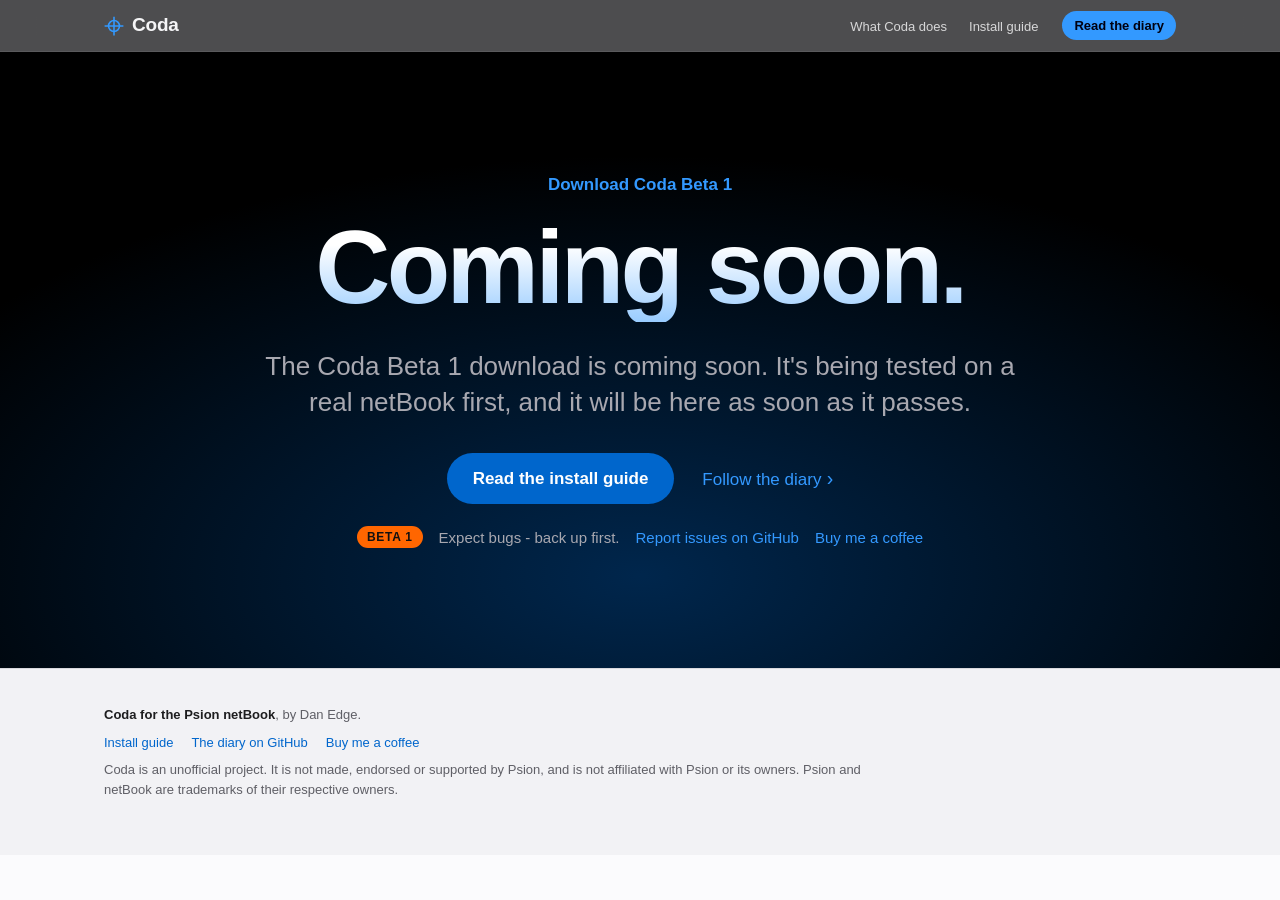
==== commit 499e69b7: "A Download page that lists the available releases from GitHub, so posts can link to one address; the" ====
--- a/coming-soon.html
+++ b/coming-soon.html
@@ -13,7 +13,7 @@
 <meta property="og:image" content="https://danieledge.github.io/coda/img/system-coda.png">
 <meta property="og:url" content="https://danieledge.github.io/coda/coming-soon.html">
 <link rel="icon" href="favicon.svg" type="image/svg+xml">
-<link rel="stylesheet" href="styles.css?v=20261119b">
+<link rel="stylesheet" href="styles.css?v=20261123a">
 <script>document.documentElement.classList.add("js")</script>
 </head>
 <body>
--- a/styles.css
+++ b/styles.css
@@ -18,9 +18,15 @@
   --dark-card: #1a1a1d;
   --dark-line: #2c2c31;
 
-  --accent: #0a4fd6;
-  --accent-dark: #6aa6ff;
-  --cream: #fff6c8;
+  /* Coda's colours, the netBook's own (each channel a multiple of 0x33) */
+  --coda-navy: #003366;
+  --coda-blue: #0066cc;
+  --coda-sky: #3399ff;
+  --coda-teal: #009999;
+  --coda-orange: #ff6600;
+
+  --accent: var(--coda-blue);
+  --accent-dark: var(--coda-sky);
 
   --wrap: 1120px;
   --gutter: 24px;
@@ -36,7 +42,7 @@
     --light-muted: #a8a8b0;
     --light-card: #1f1f23;
     --light-line: #34343a;
-    --accent: #6aa6ff;
+    --accent: var(--coda-sky);
     --dark-bg: #050506;
     --dark-card: #19191c;
   }
@@ -48,7 +54,7 @@
   --light-muted: #a8a8b0;
   --light-card: #1f1f23;
   --light-line: #34343a;
-  --accent: #6aa6ff;
+  --accent: var(--coda-sky);
   --dark-bg: #050506;
   --dark-card: #19191c;
 }
@@ -122,11 +128,11 @@
 .nav-inner { max-width: var(--wrap); margin: 0 auto; padding: 0 var(--gutter); height: 100%; display: flex; align-items: center; gap: 24px; }
 .brand { display: inline-flex; align-items: center; gap: 8px; color: #f5f5f7; font-weight: 650; font-size: 19px; letter-spacing: -0.01em; }
 .brand:hover { text-decoration: none; }
-.brand-mark { width: 20px; height: 20px; color: var(--cream); }
+.brand-mark { width: 20px; height: 20px; color: var(--coda-sky); }
 .nav-links { display: flex; gap: 22px; list-style: none; margin: 0 0 0 auto; padding: 0; }
 .nav-links a { color: rgba(245, 245, 247, 0.82); font-size: 13px; }
 .nav-links a:hover { color: #fff; text-decoration: none; }
-.nav-links a[aria-current="true"] { color: #fff; box-shadow: 0 2px 0 var(--cream); }
+.nav-links a[aria-current="true"] { color: #fff; box-shadow: 0 2px 0 var(--coda-sky); }
 .nav-cta { font-size: 13px; color: #fff; background: var(--accent-dark); color: #001; padding: 5px 12px; border-radius: 980px; font-weight: 600; white-space: nowrap; }
 .nav-cta:hover { text-decoration: none; filter: brightness(1.08); }
 
@@ -137,19 +143,19 @@
   display: inline-block; padding: 13px 26px; border-radius: 980px; font-size: 17px; font-weight: 600;
   background: var(--accent); color: #fff;
 }
-.dark .btn { background: var(--cream); color: #111; }
+.dark .btn { background: var(--coda-blue); color: #fff; }
 .btn:hover { text-decoration: none; filter: brightness(1.06); }
 .link-arrow { font-weight: 500; }
 .link-arrow::after { content: " \203A"; font-size: 1.15em; }
 
 /* Hero */
 .hero { padding-top: clamp(64px, 10vw, 120px); padding-bottom: 80px; text-align: center; overflow: hidden;
-  background: radial-gradient(1200px 600px at 50% 85%, #1a2445 0%, rgba(11,11,13,0) 70%), var(--dark-deep); }
+  background: radial-gradient(1200px 600px at 50% 85%, rgba(0, 51, 102, 0.75) 0%, rgba(11,11,13,0) 70%), var(--dark-deep); }
 .hero h1 {
-  background: linear-gradient(180deg, #ffffff 30%, #c9d4ff 100%);
+  background: linear-gradient(180deg, #ffffff 30%, #99ccff 100%);
   -webkit-background-clip: text; background-clip: text; color: transparent;
 }
-.hero .eyebrow { color: var(--cream); }
+.hero .eyebrow { color: var(--coda-sky); }
 .hero .lede { font-size: clamp(19px, 2.4vw, 26px); color: var(--dark-muted); max-width: 760px; margin: 26px auto 0; line-height: 1.4; }
 .hero .cta-row { justify-content: center; }
 .hero .caption { margin-top: 28px; }
@@ -362,7 +368,7 @@
 /* Chapters: a short dark band that opens each group of sections */
 .chapter {
   padding: clamp(64px, 9vw, 112px) 0 clamp(56px, 8vw, 96px);
-  background: radial-gradient(900px 420px at 15% 120%, #17203d 0%, rgba(0,0,0,0) 70%), var(--dark-deep);
+  background: radial-gradient(900px 420px at 15% 120%, rgba(0, 51, 102, 0.6) 0%, rgba(0,0,0,0) 70%), var(--dark-deep);
   color: var(--dark-fg); --accent: var(--accent-dark);
 }
 .chapter h2 { font-size: clamp(44px, 7.4vw, 88px); margin-bottom: 18px; }
@@ -488,13 +494,13 @@
 .install-hero { padding-bottom: clamp(72px, 10vw, 120px); }
 .glance { list-style: none; padding: 0; margin: clamp(48px, 7vw, 72px) auto 0; max-width: 860px; display: grid; grid-template-columns: repeat(4, minmax(0, 1fr)); gap: 12px; counter-reset: glance; }
 .glance li { counter-increment: glance; background: var(--dark-card); border: 1px solid var(--dark-line); border-radius: 16px; padding: 18px 16px; text-align: left; }
-.glance li::before { content: counter(glance); display: inline-grid; place-items: center; width: 26px; height: 26px; border-radius: 50%; background: var(--cream); color: #111; font-size: 14px; font-weight: 700; margin-bottom: 10px; }
+.glance li::before { content: counter(glance); display: inline-grid; place-items: center; width: 26px; height: 26px; border-radius: 50%; background: var(--coda-blue); color: #fff; font-size: 14px; font-weight: 700; margin-bottom: 10px; }
 .glance strong { display: block; font-size: 19px; color: var(--dark-fg); }
 .glance span { display: block; font-size: 14px; color: var(--dark-muted); }
 
 .need .card { position: relative; padding-top: 26px; }
 .need-n { font-size: 44px; font-weight: 700; letter-spacing: -0.03em; line-height: 1; color: var(--accent); }
-.note-card.warn { grid-template-columns: 1.2fr 1fr; align-items: start; box-shadow: 0 0 0 1px var(--light-line), inset 4px 0 0 #e8a33a; }
+.note-card.warn { grid-template-columns: 1.2fr 1fr; align-items: start; box-shadow: 0 0 0 1px var(--light-line), inset 4px 0 0 var(--coda-orange); }
 .note-card.warn .tick-list { margin-top: 0; }
 .note-card.warn .tick-list li { font-size: 16px; }
 
@@ -511,11 +517,11 @@
 .tree pre { margin: 0; padding: 18px 20px; font-family: var(--mono); font-size: 14px; line-height: 1.75; color: var(--dark-fg); white-space: pre; width: max-content; min-width: 100%; }
 .tree code { font-size: inherit; }
 .tree .c { color: var(--dark-muted); }
-.tree .t-dir { color: var(--cream); }
+.tree .t-dir { color: #66cccc; }
 .tree:focus-visible { outline: 3px solid var(--accent); outline-offset: 3px; }
 
 .small-device { max-width: 720px; margin-top: 56px; }
-.tag { display: block; font-size: 13px; font-weight: 650; letter-spacing: 0.04em; text-transform: uppercase; color: var(--cream); margin-bottom: 6px; }
+.tag { display: block; font-size: 13px; font-weight: 650; letter-spacing: 0.04em; text-transform: uppercase; color: var(--coda-sky); margin-bottom: 6px; }
 #images .card h3 { font-size: 24px; }
 
 .faq { margin: 40px 0 0; }
@@ -540,15 +546,23 @@
 .hero .beta-row { color: var(--dark-muted); }
 .light .beta-row { color: var(--light-muted); }
 .chapter .beta-row { color: var(--dark-muted); }
-.beta-tag { display: inline-block; font-size: 12px; font-weight: 700; letter-spacing: 0.06em; text-transform: uppercase; line-height: 1; padding: 5px 10px; border-radius: 980px; color: #111; background: var(--cream); }
-.light .beta-tag { color: var(--accent); background: transparent; box-shadow: inset 0 0 0 1.5px currentColor; }
+.beta-tag { display: inline-block; font-size: 12px; font-weight: 700; letter-spacing: 0.06em; text-transform: uppercase; line-height: 1; padding: 5px 10px; border-radius: 980px; color: #111; background: var(--coda-orange); }
+.light .beta-tag { color: #fff; background: #cc3300; box-shadow: none; }
 .beta-cta { display: flex; align-items: center; flex-wrap: wrap; gap: 14px 24px; margin: 28px 0 0; }
 .beta-cta .beta-row { margin: 0; justify-content: flex-start; }
 .btn-quiet { background: transparent; color: var(--accent); box-shadow: inset 0 0 0 1.5px currentColor; }
-.dark .btn-quiet, .chapter .btn-quiet { background: transparent; color: var(--cream); }
+.dark .btn-quiet, .chapter .btn-quiet { background: transparent; color: var(--coda-sky); }
 .close-band .beta-row { margin-top: 26px; }
 .footer-links { display: flex; flex-wrap: wrap; gap: 4px 18px; }
 .download-row .beta-row { margin: 0; justify-content: flex-start; }
 .tools .eyebrow .af-new { vertical-align: 2px; }
 .card-soon { opacity: 0.75; }
 .download-row + .body { margin-top: 18px; }
+
+/* Download page: the list of releases */
+.release-list { display: grid; gap: 18px; margin-top: 26px; }
+.release { gap: 10px; }
+.release-top { display: flex; align-items: center; gap: 12px; flex-wrap: wrap; }
+.release-name { margin: 0; font-size: 22px; }
+.release-pre { font-size: 13px; font-weight: 600; padding: 2px 9px; border-radius: 999px; color: var(--light-muted); box-shadow: 0 0 0 1px var(--light-line); }
+.release-row { margin-top: 8px; gap: 22px; }
